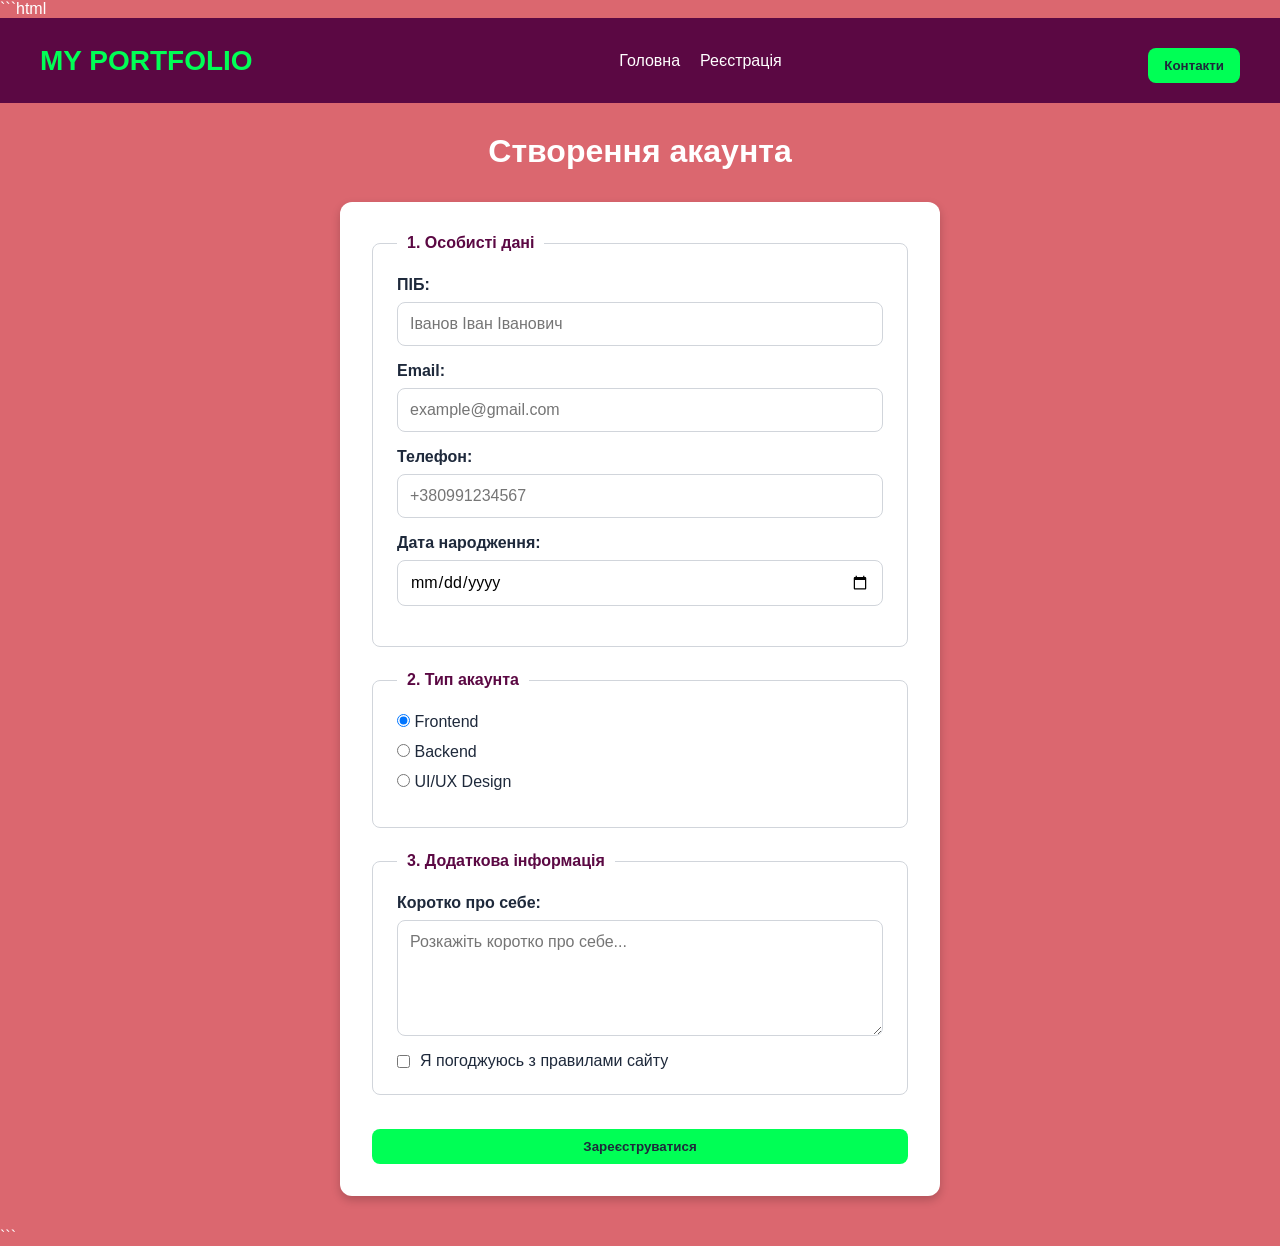
==== register.html @ c33a4a61 "upd" ====
```html
<!doctype html>
<html lang="uk">
<head>
    <meta charset="UTF-8">
    <meta name="viewport" content="width=device-width, initial-scale=1.0">

    <title>Реєстрація</title>

    <link rel="stylesheet" href="assets/css/style.css">
    <link rel="stylesheet" href="assets/css/form.css">
</head>
<body>

<header class="header">
    <div class="logo">MY PORTFOLIO</div>

    <nav class="main-nav">
        <ul class="nav-list">
            <li><a href="index.html">Головна</a></li>
            <li><a href="register.html">Реєстрація</a></li>
        </ul>
    </nav>

    <div class="user-actions">
        <button class="btn">Контакти</button>
    </div>
</header>

<main>
    <h2 class="section-title form-title">Створення акаунта</h2>

    <form action="#" method="POST" class="checkout-form">

        <!-- Особисті дані -->
        <fieldset>
            <legend>1. Особисті дані</legend>

            <div class="form-group">
                <label for="fullName">ПІБ:</label>

                <input
                    type="text"
                    id="fullName"
                    name="fullName"
                    placeholder="Іванов Іван Іванович"
                    minlength="5"
                    required
                >
            </div>

            <div class="form-group">
                <label for="email">Email:</label>

                <input
                    type="email"
                    id="email"
                    name="email"
                    placeholder="example@gmail.com"
                    required
                >
            </div>

            <div class="form-group">
                <label for="phone">Телефон:</label>

                <input
                    type="tel"
                    id="phone"
                    name="phone"
                    pattern="[\+]\d{12}"
                    placeholder="+380991234567"
                    required
                    title="Формат: +380XXXXXXXXX"
                >
            </div>

            <div class="form-group">
                <label for="birthDate">Дата народження:</label>

                <input
                    type="date"
                    id="birthDate"
                    name="birthDate"
                    required
                >
            </div>
        </fieldset>

        <fieldset>
            <legend>2. Тип акаунта</legend>

            <div class="form-radio">
                <input
                    type="radio"
                    id="frontend"
                    name="direction"
                    value="frontend"
                    checked
                >

                <label for="frontend">Frontend</label>
            </div>

            <div class="form-radio">
                <input
                    type="radio"
                    id="backend"
                    name="direction"
                    value="backend"
                >

                <label for="backend">Backend</label>
            </div>

            <div class="form-radio">
                <input
                    type="radio"
                    id="design"
                    name="direction"
                    value="design"
                >

                <label for="design">UI/UX Design</label>
            </div>
        </fieldset>

        <!-- Додаткова інформація -->
        <fieldset>
            <legend>3. Додаткова інформація</legend>

            <div class="form-group">
                <label for="about">Коротко про себе:</label>

                <textarea
                    id="about"
                    name="about"
                    rows="5"
                    placeholder="Розкажіть коротко про себе..."
                ></textarea>
            </div>

            <div class="checkbox-group">
                <input
                    type="checkbox"
                    id="agree"
                    name="agree"
                    required
                >

                <label for="agree">
                    Я погоджуюсь з правилами сайту
                </label>
            </div>
        </fieldset>

        <button type="submit" class="btn">
            Зареєструватися
        </button>

    </form>
</main>

</body>
</html>
```
---- assets/css/style.css ----
��*   {  
         m a r g i n :   0 ;  
         p a d d i n g :   0 ;  
         b o x - s i z i n g :   b o r d e r - b o x ;  
 }  
  
  
 b o d y   {  
         f o n t - f a m i l y :   A r i a l ,   s a n s - s e r i f ;  
         b a c k g r o u n d :   # D B 6 7 6 F ;  
         c o l o r :   w h i t e ;  
 }  
  
 . h e a d e r   {  
         d i s p l a y :   f l e x ;  
         j u s t i f y - c o n t e n t :   s p a c e - b e t w e e n ;  
         a l i g n - i t e m s :   c e n t e r ;  
         p a d d i n g :   2 0 p x   4 0 p x ;  
         b a c k g r o u n d :   # 5 b 0 8 4 3 ;  
 }  
  
 . l o g o   {  
         f o n t - s i z e :   2 8 p x ;  
         f o n t - w e i g h t :   b o l d ;  
         c o l o r :   # 0 0 f f 5 5 ;  
 }  
  
  
 . n a v - l i s t   {  
         l i s t - s t y l e :   n o n e ;  
         d i s p l a y :   f l e x ;  
         g a p :   2 0 p x ;  
 }  
  
 . n a v - l i s t   a   {  
         t e x t - d e c o r a t i o n :   n o n e ;  
         c o l o r :   w h i t e ;  
         t r a n s i t i o n :   0 . 3 s ;  
 }  
  
 . n a v - l i s t   a : h o v e r   {  
         c o l o r :   # 3 8 b d f 8 ;  
 }  
  
  
 . b t n ,  
 . c a r d - b t n   {  
         p a d d i n g :   1 0 p x   1 6 p x ;  
         b o r d e r :   n o n e ;  
         b o r d e r - r a d i u s :   8 p x ;  
         b a c k g r o u n d :   # 0 0 f f 5 5 ;  
         c o l o r :   # 1 e 2 9 3 b ;  
         f o n t - w e i g h t :   b o l d ;  
         c u r s o r :   p o i n t e r ;  
         t r a n s i t i o n :   0 . 3 s ;  
 }  
  
 . b t n : h o v e r ,  
 . c a r d - b t n : h o v e r   {  
         b a c k g r o u n d :   # 3 8 b d f 8 ;  
         c o l o r :   w h i t e ;  
 }  
  
  
 . m a i n   {  
         p a d d i n g :   4 0 p x ;  
 }  
  
 . s e c t i o n - t i t l e   {  
         m a r g i n - b o t t o m :   2 0 p x ;  
         f o n t - s i z e :   3 2 p x ;  
 }  
  
  
 . c a r d s - g r i d   {  
  
         g a p :   2 0 p x ;  
  
 }  
  
 . c a r d   {  
         d i s p l a y :   f l e x ;  
         f l e x - d i r e c t i o n :   c o l u m n ;  
         w i d t h :   c a l c ( 2 5 %   -   2 0 p x ) ;  
         m i n - w i d t h :   2 5 0 p x ;  
         b a c k g r o u n d :   # 1 e 2 9 3 b ;  
         p a d d i n g :   2 0 p x ;  
         b o r d e r - r a d i u s :   1 0 p x ;  
 }  
  
 . c a r d   h 3   {  
         m a r g i n - b o t t o m :   1 0 p x ;  
 }  
  
 . c a r d   p   {  
         m a r g i n - b o t t o m :   2 0 p x ;  
         l i n e - h e i g h t :   1 . 5 ;  
 }  
  
 . c a r d - b t n   {  
         m a r g i n - t o p :   a u t o ;  
 }  
  
  
 . p a g e - l a y o u t   {  
         d i s p l a y :   g r i d ;  
  
         g r i d - t e m p l a t e - c o l u m n s :   2 5 0 p x   1 f r ;  
  
         g a p :   2 r e m ;  
  
         p a d d i n g :   4 0 p x ;  
 }  
  
  
  
 . s i d e b a r   {  
         b a c k g r o u n d :   # 1 e 2 9 3 b ;  
  
         p a d d i n g :   2 0 p x ;  
  
         b o r d e r - r a d i u s :   1 2 p x ;  
  
         h e i g h t :   f i t - c o n t e n t ;  
 }  
  
 . s i d e b a r   h 3   {  
         m a r g i n - b o t t o m :   2 0 p x ;  
 }  
  
 . f i l t e r - l i s t   {  
         l i s t - s t y l e :   n o n e ;  
 }  
  
 . f i l t e r - l i s t   l i   {  
         m a r g i n - b o t t o m :   1 2 p x ;  
 }  
  
 . c a r d s - g r i d   {  
  
         d i s p l a y :   g r i d ;  
  
         g r i d - t e m p l a t e - c o l u m n s :   r e p e a t ( a u t o - f i l l ,   m i n m a x ( 2 8 0 p x ,   1 f r ) ) ;  
  
         g a p :   2 0 p x ;  
 }  
  
 . c a r d   {  
         w i d t h :   1 0 0 % ;  
 }  
  
  
 @ m e d i a   s c r e e n   a n d   ( m a x - w i d t h :   7 6 8 p x )   {  
  
         . p a g e - l a y o u t   {  
  
                 / *   48=  AB>2?5FL  * /  
                 g r i d - t e m p l a t e - c o l u m n s :   1 f r ;  
         }  
  
         . h e a d e r   {  
  
                 f l e x - d i r e c t i o n :   c o l u m n ;  
  
                 g a p :   1 r e m ;  
         }  
  
         . n a v - l i s t   {  
  
                 f l e x - d i r e c t i o n :   c o l u m n ;  
  
                 a l i g n - i t e m s :   c e n t e r ;  
         }  
 } 
---- assets/css/form.css ----
.checkout-form {
    max-width: 600px;
    margin: 2rem auto;
    background: white;
    padding: 2rem;
    border-radius: 12px;
    box-shadow: 0 4px 10px rgba(0, 0, 0, 0.2);

    color: #1e293b;
}

.form-title {
    text-align: center;
    margin-top: 30px;
}

fieldset {
    border: 1px solid #d1d5db;
    padding: 1.5rem;
    margin-bottom: 1.5rem;
    border-radius: 8px;
}

legend {
    padding: 0 10px;
    font-weight: bold;
    color: #5b0843;
}

.form-group {
    display: flex;
    flex-direction: column;
    margin-bottom: 1rem;
}

.form-group label {
    margin-bottom: 8px;
    font-weight: bold;
}

.form-group input,
.form-group select,
.form-group textarea {
    padding: 12px;
    border: 1px solid #d1d5db;
    border-radius: 8px;
    font-family: inherit;
    font-size: 16px;
}

.form-radio {
    margin-bottom: 12px;
}

.checkbox-group {
    display: flex;
    align-items: center;
    gap: 10px;
}


.form-group input:invalid:focus {
    border-color: red;
    outline: none;
}

.form-group input:valid {
    border-color: green;
}

textarea {
    resize: vertical;
}

.btn {
    width: 100%;
    margin-top: 10px;
}
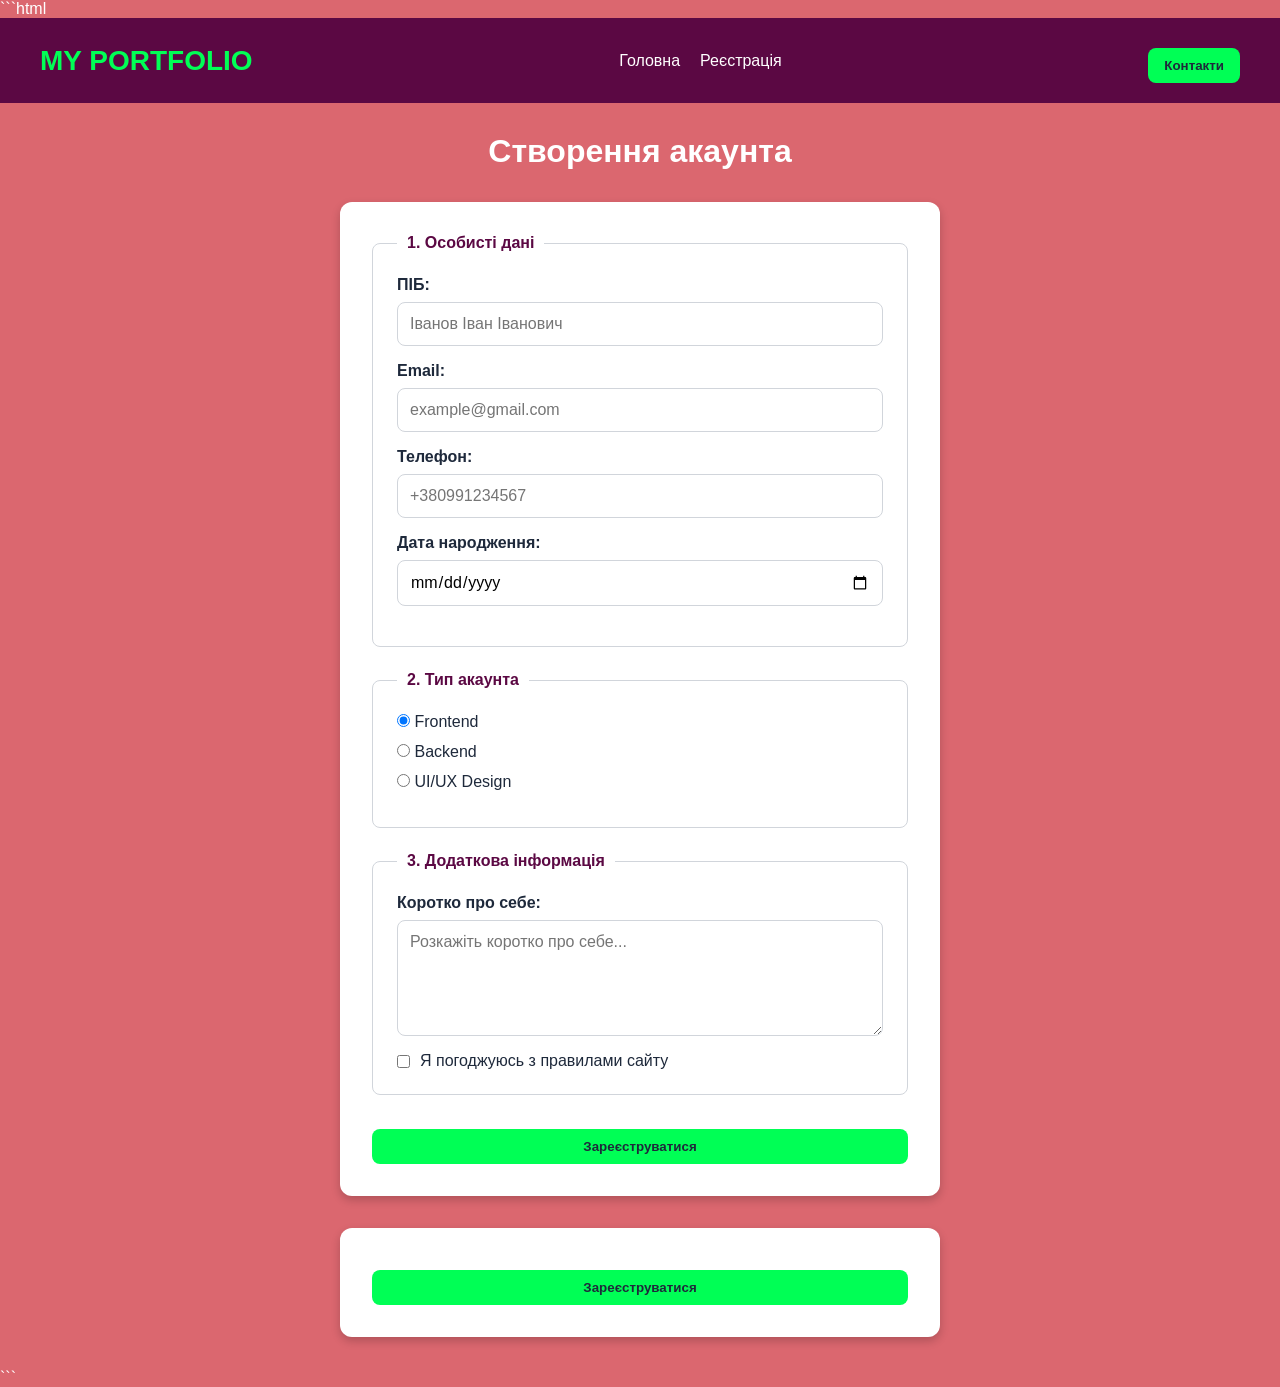
==== commit dff1be8d: "fix upd" ====
--- a/register.html
+++ b/register.html
@@ -30,7 +30,8 @@
 <main>
     <h2 class="section-title form-title">Створення акаунта</h2>
 
-    <form action="#" method="POST" class="checkout-form">
+    <form action="register.html" method="GET" class="checkout-form">
+
 
         <!-- Особисті дані -->
         <fieldset>
@@ -159,8 +160,24 @@
         </button>
 
     </form>
+
 </main>
+<form id="registerForm" class="checkout-form">
 
+    <button type="submit" class="btn">Зареєструватися</button>
+</form>
+
+<div id="result"></div>
+
+<script>
+document.getElementById('registerForm').addEventListener('submit', function(e) {
+    e.preventDefault(); // не перезавантажує сторінку
+        const name = document.getElementById('fullName').value;
+        const email = document.getElementById('email').value;
+        document.getElementById('result').innerText =
+    `Ви зареєструвалися як ${name}, email: ${email}`;
+});
+</script>
 </body>
 </html>
 ```
